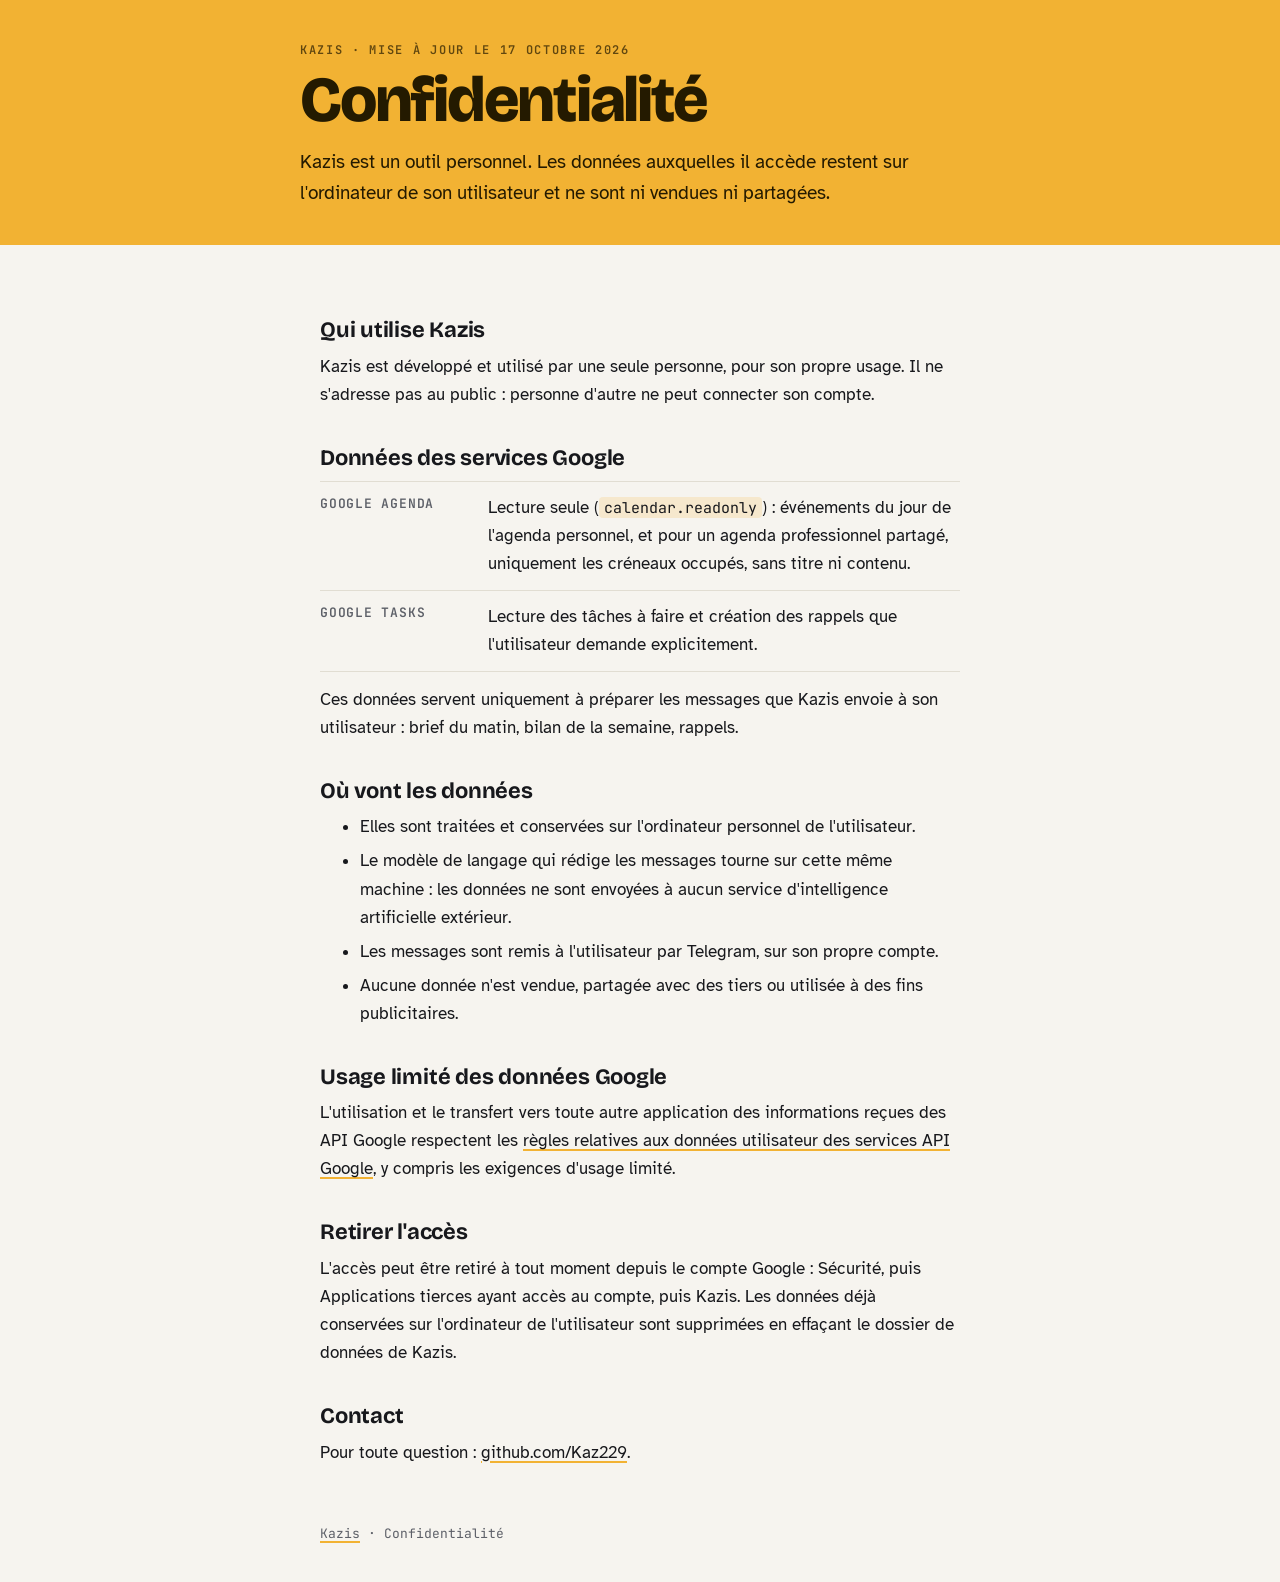
==== confidentialite.html @ 10eb9512 "Page d'accueil et politique de confidentialité de Kazis Co-Authored-By: Claude Opus 5.5 <noreply@ant" ====
<!doctype html>
<html lang="fr">
<head>
<meta charset="utf-8">
<meta name="viewport" content="width=device-width, initial-scale=1">
<title>Confidentialité de Kazis</title>
<meta name="description" content="Comment Kazis utilise et protège les données auxquelles il accède.">
<link rel="preconnect" href="https://fonts.googleapis.com">
<link rel="preconnect" href="https://fonts.gstatic.com" crossorigin>
<link rel="stylesheet" href="https://fonts.googleapis.com/css2?family=Atkinson+Hyperlegible:wght@400;700&family=Bricolage+Grotesque:opsz,wght@12..96,700..800&family=JetBrains+Mono:wght@400;600&display=swap">
<link rel="stylesheet" href="style.css">
</head>
<body>
<header class="band">
  <div class="band-inner">
    <p class="eyebrow"><a href="./">Kazis</a> · Mise à jour le 17 octobre 2026</p>
    <h1>Confidentialité</h1>
    <p class="lede">Kazis est un outil personnel. Les données auxquelles il accède restent sur l'ordinateur de son utilisateur et ne sont ni vendues ni partagées.</p>
  </div>
</header>
<main>
  <h2>Qui utilise Kazis</h2>
  <p>Kazis est développé et utilisé par une seule personne, pour son propre usage. Il ne s'adresse pas au public : personne d'autre ne peut connecter son compte.</p>

  <h2>Données des services Google</h2>
  <ul class="facts">
    <li><b>Google Agenda</b><span>Lecture seule (<code>calendar.readonly</code>) : événements du jour de l'agenda personnel, et pour un agenda professionnel partagé, uniquement les créneaux occupés, sans titre ni contenu.</span></li>
    <li><b>Google Tasks</b><span>Lecture des tâches à faire et création des rappels que l'utilisateur demande explicitement.</span></li>
  </ul>
  <p>Ces données servent uniquement à préparer les messages que Kazis envoie à son utilisateur : brief du matin, bilan de la semaine, rappels.</p>

  <h2>Où vont les données</h2>
  <ul>
    <li>Elles sont traitées et conservées sur l'ordinateur personnel de l'utilisateur.</li>
    <li>Le modèle de langage qui rédige les messages tourne sur cette même machine : les données ne sont envoyées à aucun service d'intelligence artificielle extérieur.</li>
    <li>Les messages sont remis à l'utilisateur par Telegram, sur son propre compte.</li>
    <li>Aucune donnée n'est vendue, partagée avec des tiers ou utilisée à des fins publicitaires.</li>
  </ul>

  <h2>Usage limité des données Google</h2>
  <p>L'utilisation et le transfert vers toute autre application des informations reçues des API Google respectent les <a href="https://developers.google.com/terms/api-services-user-data-policy">règles relatives aux données utilisateur des services API Google</a>, y compris les exigences d'usage limité.</p>

  <h2>Retirer l'accès</h2>
  <p>L'accès peut être retiré à tout moment depuis le compte Google : Sécurité, puis Applications tierces ayant accès au compte, puis Kazis. Les données déjà conservées sur l'ordinateur de l'utilisateur sont supprimées en effaçant le dossier de données de Kazis.</p>

  <h2>Contact</h2>
  <p>Pour toute question : <a href="https://github.com/Kaz229">github.com/Kaz229</a>.</p>
</main>
<footer><a href="./">Kazis</a> · Confidentialité</footer>
</body>
</html>
---- style.css ----
/* Kazis : la moutarde du bandeau de la page d'état, une colonne de lecture, rien d'autre. */
:root {
  --paper: #f6f4ef; --ink: #17181c; --ink-2: #5d6068; --rule: #e1ddd2;
  --mustard: #f2b233; --on-mustard: #241a00;
  --display: "Bricolage Grotesque", "Avenir Next", "Segoe UI", sans-serif;
  --body: "Atkinson Hyperlegible", "Segoe UI", system-ui, sans-serif;
  --mono: "JetBrains Mono", "SF Mono", Consolas, monospace;
  color-scheme: light;
}
@media (prefers-color-scheme: dark) {
  :root { --paper: #131418; --ink: #edeef0; --ink-2: #9aa0ab; --rule: #2a2e36; color-scheme: dark; }
}
* { box-sizing: border-box; }
body { margin: 0; background: var(--paper); color: var(--ink); font: 17px/1.65 var(--body); }
.band { background: var(--mustard); color: var(--on-mustard); padding-inline: 20px; padding-block: 44px 36px; }
.band-inner, main, footer { max-width: 680px; margin: 0 auto; }
.eyebrow { font: 600 12px/1 var(--mono); letter-spacing: .14em; text-transform: uppercase; opacity: .7; margin: 0 0 14px; }
h1 { font: 800 clamp(40px, 9vw, 64px)/.95 var(--display); letter-spacing: -.035em; margin: 0; text-wrap: balance; }
.lede { font-size: 19px; margin: 16px 0 0; max-width: 34em; }
main { padding-inline: 20px; padding-block: 36px 20px; }
h2 { font: 700 22px/1.25 var(--display); letter-spacing: -.01em; margin: 36px 0 8px; text-wrap: balance; }
p, ul { margin: 0 0 14px; max-width: 65ch; }
li { margin-bottom: 6px; }
a { color: inherit; text-decoration-thickness: 2px; text-decoration-color: var(--mustard); text-underline-offset: 3px; }
a:focus-visible { outline: 2px solid var(--mustard); outline-offset: 3px; }
code { font: .88em var(--mono); background: color-mix(in srgb, var(--mustard) 18%, transparent); padding: 1px 5px; border-radius: 4px; }
.facts { list-style: none; padding: 0; display: grid; gap: 0; border-top: 1px solid var(--rule); }
.facts li { display: grid; grid-template-columns: 9.5rem minmax(0, 1fr); gap: 16px; padding: 12px 0; margin: 0;
  border-bottom: 1px solid var(--rule); }
.facts b { font: 600 13px/1.6 var(--mono); color: var(--ink-2); text-transform: uppercase; letter-spacing: .06em; }
footer { padding-inline: 20px; padding-block: 24px 40px; color: var(--ink-2); font: 13px var(--mono); }
@media (max-width: 520px) { .facts li { grid-template-columns: minmax(0, 1fr); gap: 2px; } }
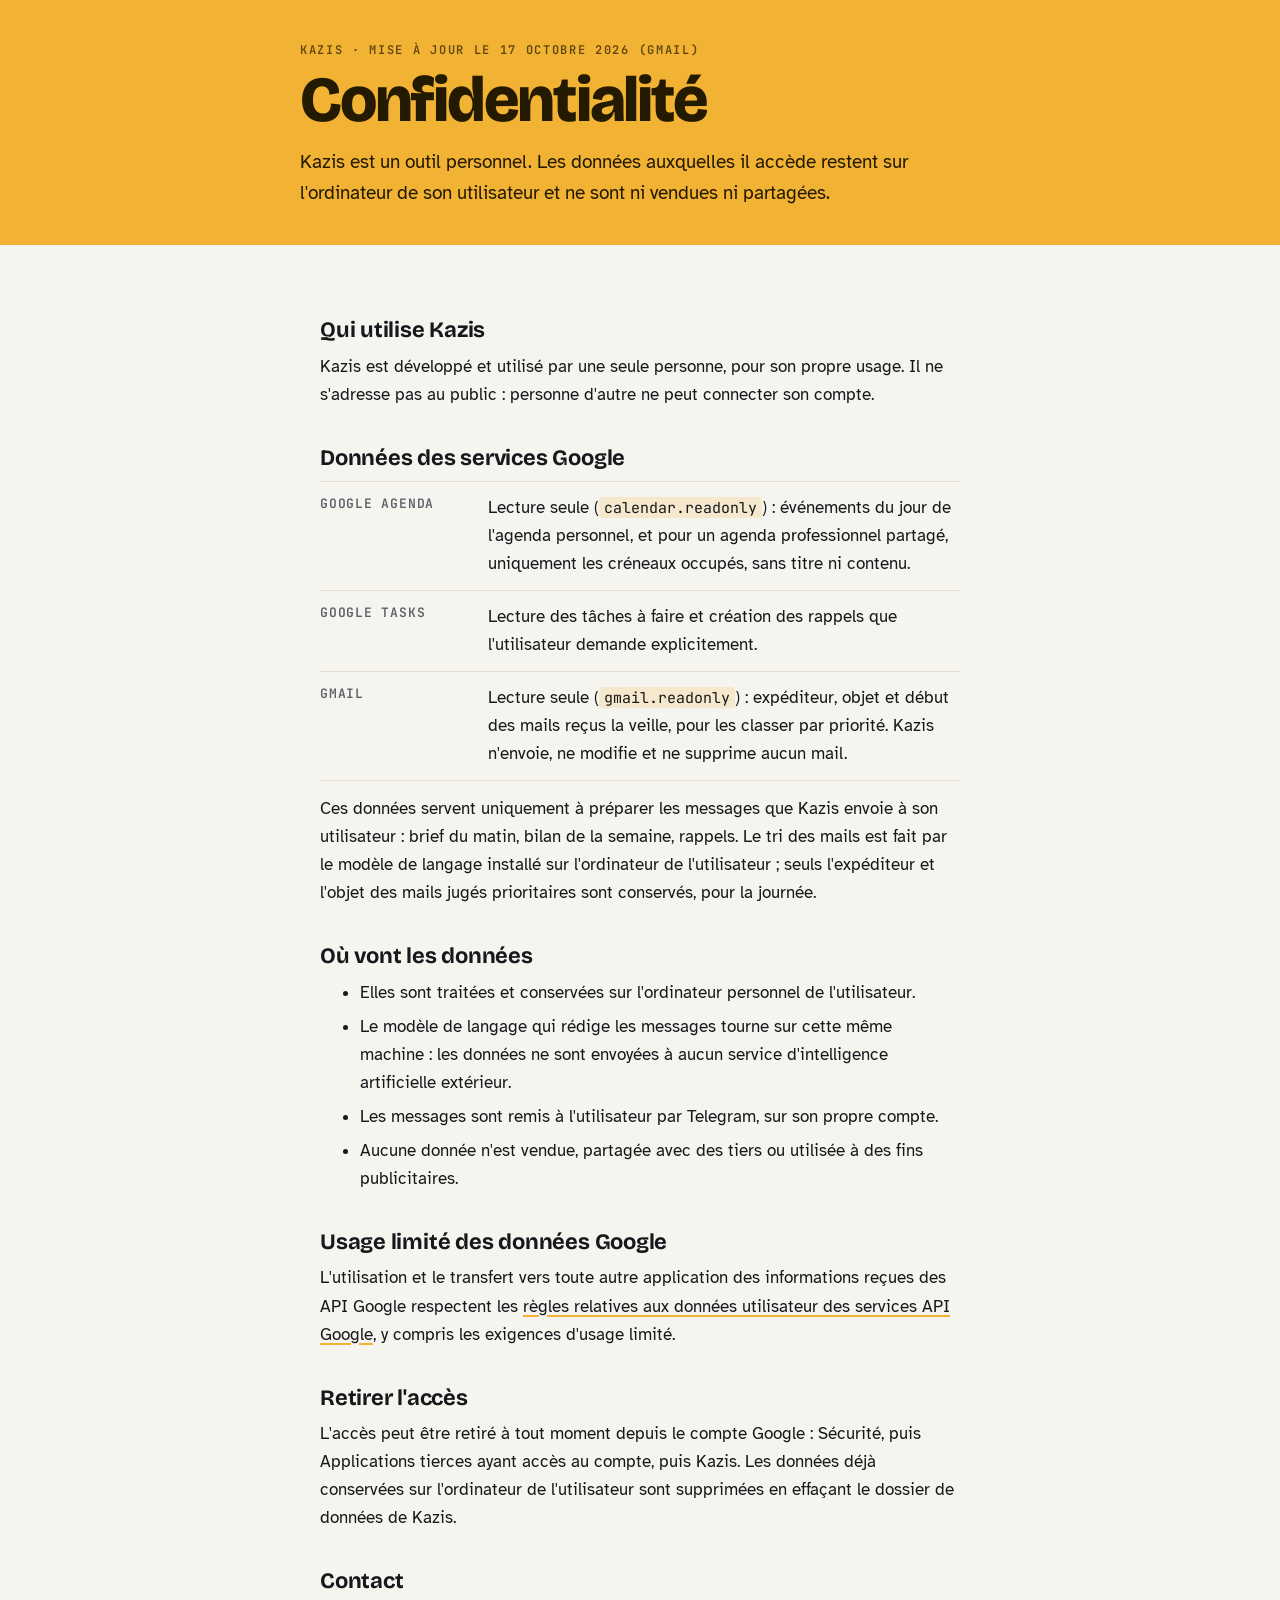
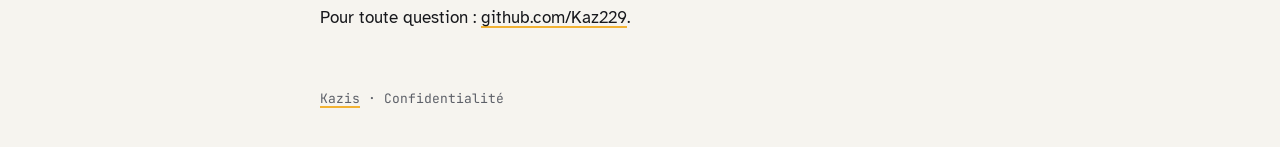
==== commit 8bd0a449: "Confidentialité : accès Gmail en lecture seule pour le tri des mails Co-Authored-By: Claude Opus 5.5" ====
--- a/confidentialite.html
+++ b/confidentialite.html
@@ -13,7 +13,7 @@
 <body>
 <header class="band">
   <div class="band-inner">
-    <p class="eyebrow"><a href="./">Kazis</a> · Mise à jour le 17 octobre 2026</p>
+    <p class="eyebrow"><a href="./">Kazis</a> · Mise à jour le 17 octobre 2026 (Gmail)</p>
     <h1>Confidentialité</h1>
     <p class="lede">Kazis est un outil personnel. Les données auxquelles il accède restent sur l'ordinateur de son utilisateur et ne sont ni vendues ni partagées.</p>
   </div>
@@ -26,8 +26,9 @@
   <ul class="facts">
     <li><b>Google Agenda</b><span>Lecture seule (<code>calendar.readonly</code>) : événements du jour de l'agenda personnel, et pour un agenda professionnel partagé, uniquement les créneaux occupés, sans titre ni contenu.</span></li>
     <li><b>Google Tasks</b><span>Lecture des tâches à faire et création des rappels que l'utilisateur demande explicitement.</span></li>
+    <li><b>Gmail</b><span>Lecture seule (<code>gmail.readonly</code>) : expéditeur, objet et début des mails reçus la veille, pour les classer par priorité. Kazis n'envoie, ne modifie et ne supprime aucun mail.</span></li>
   </ul>
-  <p>Ces données servent uniquement à préparer les messages que Kazis envoie à son utilisateur : brief du matin, bilan de la semaine, rappels.</p>
+  <p>Ces données servent uniquement à préparer les messages que Kazis envoie à son utilisateur : brief du matin, bilan de la semaine, rappels. Le tri des mails est fait par le modèle de langage installé sur l'ordinateur de l'utilisateur ; seuls l'expéditeur et l'objet des mails jugés prioritaires sont conservés, pour la journée.</p>
 
   <h2>Où vont les données</h2>
   <ul>
